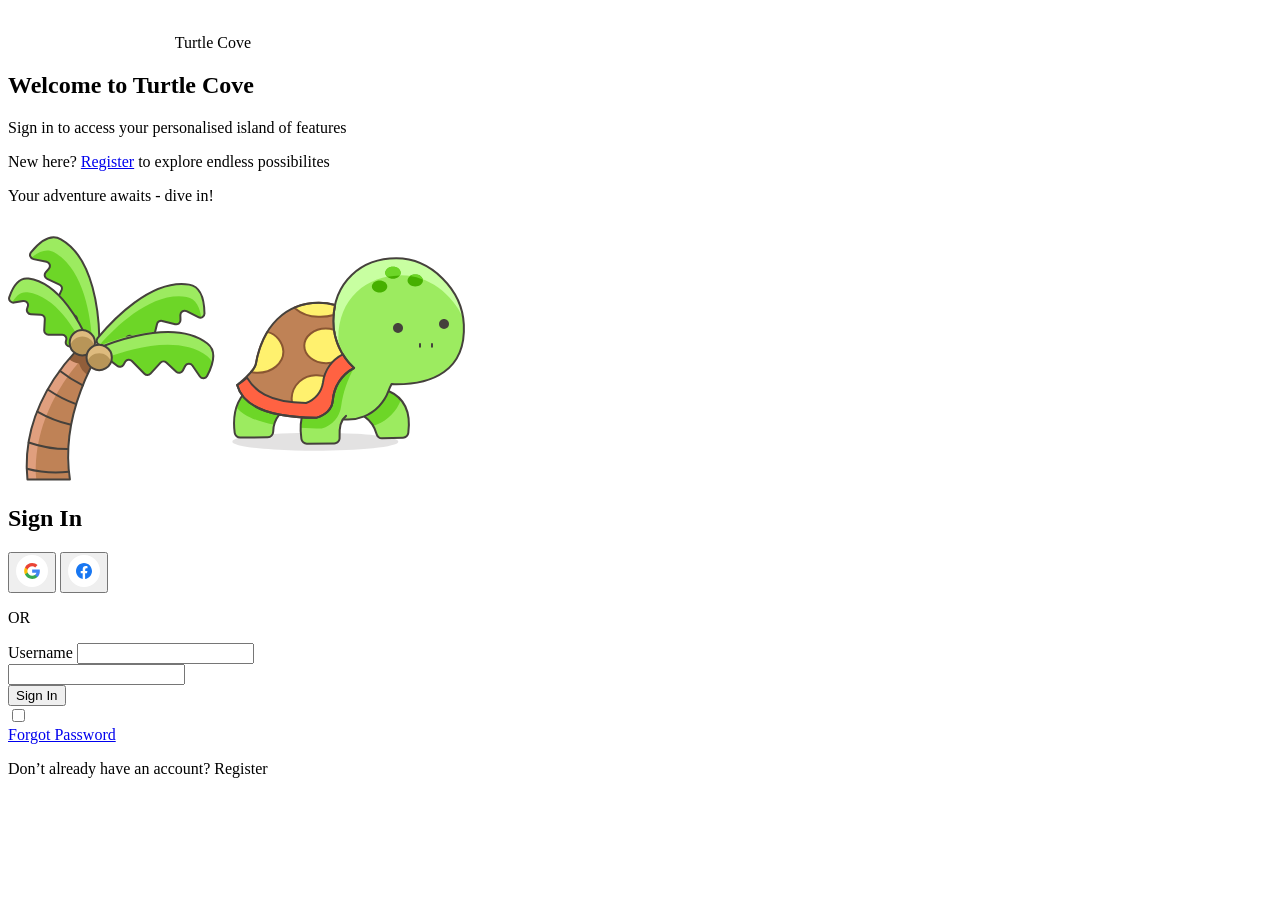
==== index.html @ 291f885f "Turtle Cove welcome page add card and form elements" ====
<!DOCTYPE html>
<html lang="en">
<head>
    <meta charset="UTF-8">
    <meta name="viewport" content="width=device-width, initial-scale=1.0">
    <title>Sign in | Turtle Cove</title>
</head>
<body>
    <header class="tcWelcomeHeader">
        <a class="tcLogo">
            <img class="tcLogoSvg" src="images/Turtle-Cove-Logo.svg" >
            <span class="tcLogoText">Turtle Cove</span>
        </a>
    </header>
    <main class="tcWelcomePage">
        <section class="tcIntro" aria-labelledby="page-title">
            <h1 id="page-title">Welcome to  Turtle Cove</h1>

            <p> Sign in to access your personalised island of features </p>
            <p> New here? 
                 <a href="/register">Register</a> 
                 to explore endless possibilites</p>
        
            <p>Your adventure awaits - dive in!</p>

            <div class="tcWelComeScene" aria-hidden="true">
                <img class="tcTreeImage" src="images/Palm-Tree.svg" alt="">
                <img class="tcTurtleImage" src="images/Turtle.svg" alt="">
            </div>
        </section>
        <section class="tcCard" id="sign-in" aria-labelledby="sign-in-heading">
            <h2 id="sign-in-heading">Sign In</h2>
            <div class="tcSocialSignIn">
                <button id="btn-google" type="button" class="tcButton">
                    <img class="tcIconBtn" src="images/SocialMedia-Google.svg">
                </button>
                <button id="btn-facebook" type="button" class="tcButton">
                    <img class="tcIconBtn" src="images/SocialMedia-Facebook.svg">
                </button>
            </div>
            <p class="tcDivder">
                <span>OR</span>
            </p>
            <form class="tcSignInForm" id="sign-in-form" action="/sign-in" method="post" novalidate>
                <div class="tcField">
                    <label for="username">Username</label>
                    <input type="text" id="username" required name="username" autocomplete="username">
                </div>
                <div class="tcField">
                    <input type="text" id="password" required name="password" autocomplete="current-password">
                </div>

                <button type="submit" class="tcButton">Sign In</button>

                <div class="tcFormOptions">
                    <div class="tcCheckbox">
                        <input type="checkbox" id="chk-remember" name="remember">
                        <label for="chk-remember"Remember me></label>
                    </div>
                    <a href="/forgot-password">Forgot Password</a>
           
                </div>
            </form>
            <div class="tcCardFooter">
                <p>
                    Don’t already have an account?  <a href="/register"></a>Register</p>
            </div>
        </section>

    </main>
</body>
</html>
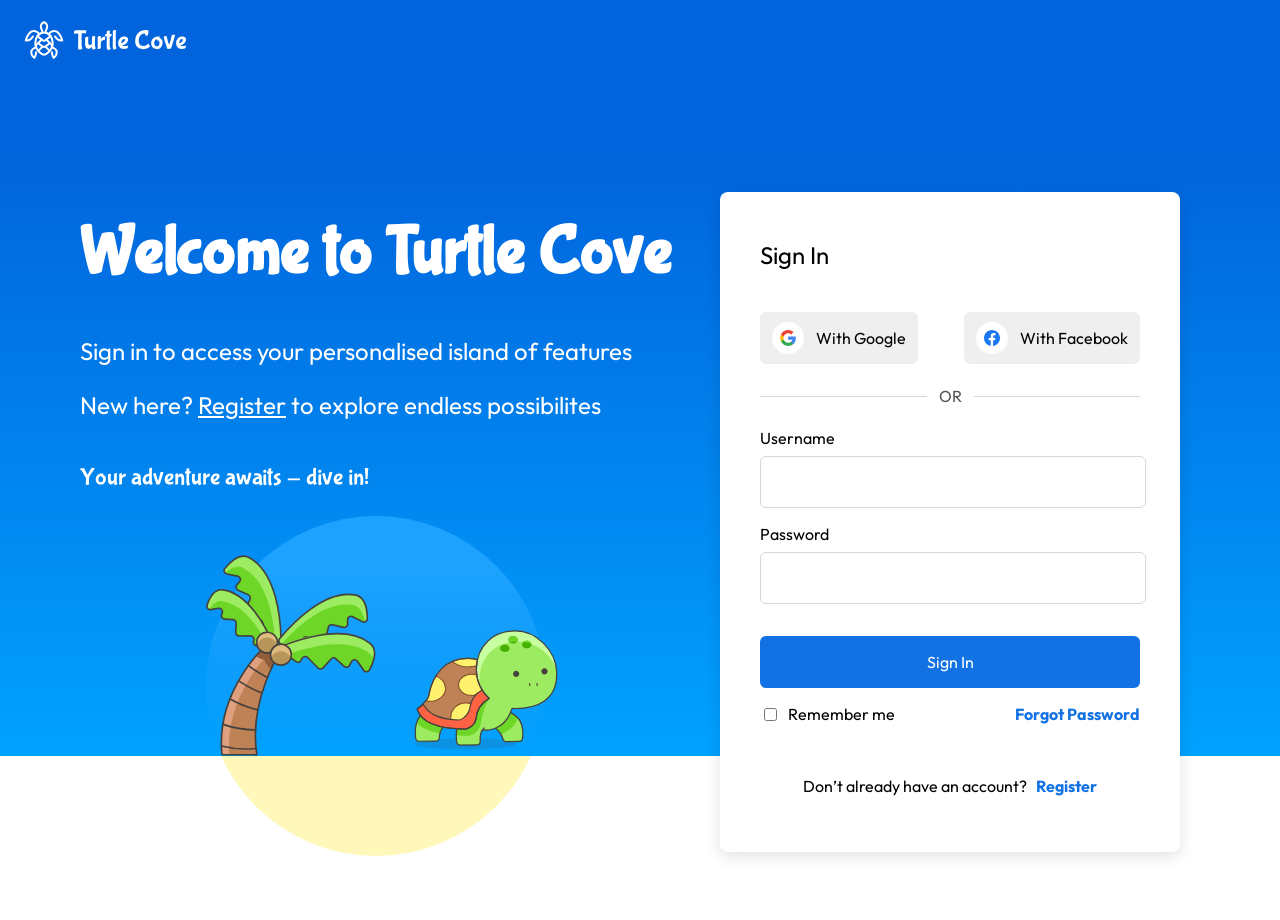
==== commit 5fe79b8a: "Turtle Cove welcome page default desktop styling" ====
--- a/index.html
+++ b/index.html
@@ -4,24 +4,25 @@
     <meta charset="UTF-8">
     <meta name="viewport" content="width=device-width, initial-scale=1.0">
     <title>Sign in | Turtle Cove</title>
+    <link rel="stylesheet" href="Css/welcome.css">
+    <link href="https://fonts.googleapis.com/css2?family=Bubblegum+Sans&family=Outfit:wght@400;500;600&display=swap" rel="stylesheet">
 </head>
 <body>
     <header class="tcWelcomeHeader">
         <a class="tcLogo">
             <img class="tcLogoSvg" src="images/Turtle-Cove-Logo.svg" >
-            <span class="tcLogoText">Turtle Cove</span>
         </a>
     </header>
     <main class="tcWelcomePage">
         <section class="tcIntro" aria-labelledby="page-title">
             <h1 id="page-title">Welcome to  Turtle Cove</h1>
 
-            <p> Sign in to access your personalised island of features </p>
-            <p> New here? 
+            <p class="tcWelcomeText"> Sign in to access your personalised island of features </p>
+            <p class="tcWelcomeText"> New here? 
                  <a href="/register">Register</a> 
                  to explore endless possibilites</p>
         
-            <p>Your adventure awaits - dive in!</p>
+            <p >Your adventure awaits - dive in!</p>
 
             <div class="tcWelComeScene" aria-hidden="true">
                 <img class="tcTreeImage" src="images/Palm-Tree.svg" alt="">
@@ -33,29 +34,31 @@
             <div class="tcSocialSignIn">
                 <button id="btn-google" type="button" class="tcButton">
                     <img class="tcIconBtn" src="images/SocialMedia-Google.svg">
+                    With Google
                 </button>
                 <button id="btn-facebook" type="button" class="tcButton">
                     <img class="tcIconBtn" src="images/SocialMedia-Facebook.svg">
+                    With Facebook
                 </button>
             </div>
-            <p class="tcDivder">
-                <span>OR</span>
-            </p>
+            <p class="tcDivider">or</p>
+
             <form class="tcSignInForm" id="sign-in-form" action="/sign-in" method="post" novalidate>
                 <div class="tcField">
                     <label for="username">Username</label>
                     <input type="text" id="username" required name="username" autocomplete="username">
                 </div>
                 <div class="tcField">
+                    <label for="password">Password</label>
                     <input type="text" id="password" required name="password" autocomplete="current-password">
                 </div>
 
-                <button type="submit" class="tcButton">Sign In</button>
+                <button type="submit" class="tcButton btnSignIn">Sign In</button>
 
                 <div class="tcFormOptions">
                     <div class="tcCheckbox">
                         <input type="checkbox" id="chk-remember" name="remember">
-                        <label for="chk-remember"Remember me></label>
+                        <label for="chk-remember">Remember me</label>
                     </div>
                     <a href="/forgot-password">Forgot Password</a>
            
@@ -63,7 +66,7 @@
             </form>
             <div class="tcCardFooter">
                 <p>
-                    Don’t already have an account?  <a href="/register"></a>Register</p>
+                    Don’t already have an account?  &nbsp <a href="/register"> Register </a> </p>
             </div>
         </section>
 
--- a/Css/welcome.css
+++ b/Css/welcome.css
@@ -0,0 +1,218 @@
+@import url(tokens.css);
+
+html, body { min-height: 100%; }
+html{
+    background: none;
+}
+
+body {
+  margin: 0;
+  min-height: 100vh;
+  background: var(--colorBackgroundDefault);
+  overflow-x: clip;
+}
+
+.tcIntro { 
+    justify-self: start; 
+    width: fit-content; 
+    position: relative; 
+}
+
+.tcIntro::before {
+  content: "";
+  position: absolute;
+  z-index: -1;
+  inset: -100vh -100vw 0 -100vw;   
+  background: linear-gradient(
+    to top,
+    var(--colorHeroEnd) 0,
+    var(--colorHeroStart) 600px
+  );
+}
+
+.tcWelComeScene {
+  margin-inline: auto;
+  margin-bottom: calc(var(--sceneSize) * -0.294);   
+}
+
+.tcButton{
+    gap: var(--space2);
+    min-height: var(--sizeButton);
+    border-radius: var(--borderRadiusMedium);
+    border: none;
+    padding-inline: var(--space2);
+    font: inherit;
+    line-height: 1;
+            
+}
+.tcWelcomeHeader{
+    margin-top: 20px;
+    margin-left: 24px;
+}
+
+main.tcWelcomePage{
+    display: grid;
+    grid-template-columns: 1fr minmax(400px,460px);
+    column-gap: 40px;
+    align-items: start;
+    margin-left: 80px;
+    margin-right: 100px;
+    margin-top: 100px;
+
+    h1{
+        font-family: var(--fontFamilyDisplay);
+        font-size: var(--fontSizeH1);
+        color: var(--colorTextInverse);
+        line-height: 68px;
+        margin-bottom: 48px;
+
+    }
+
+    p:nth-of-type(3){
+        font-family: var(--fontFamilyDisplay);
+        font-size: var(--fontSize2);
+        color: var(--colorTextInverse);
+        line-height: 28px;
+        margin-top: 44px;
+
+    }
+
+    .tcWelcomeText{
+        font-family: var(--fontFamilyBody);
+        font-size: var(--fontSize2);
+        line-height: 30px;
+        color: var(--colorTextInverse);
+        margin-bottom:12px ;
+        a{
+            color: var(--colorTextInverse);
+        }
+    }
+
+    .tcWelComeScene{
+        position: relative;
+        width: var(--sceneSize);
+        aspect-ratio: 1;                 
+        margin-inline: auto;             
+        border-radius: 50%;
+        background:
+            linear-gradient(to bottom, var(--colorSceneSky) 20%, var(--colorSceneSkyFade) 100%)
+            top / 100% 70.6% no-repeat,
+            linear-gradient(var(--colorSceneSand), var(--colorSceneSand))
+            bottom / 100% 29.4% no-repeat;
+
+            img {
+                position: absolute;
+                display: block;
+                height: auto;
+            }
+
+            .tcTreeImage {
+                bottom: 29.4%;      
+                width: 50%;
+                }
+
+            .tcTurtleImage {
+                left: 59%;
+                bottom: 26%;        
+                width: 47%;        
+            }
+    }
+
+    .tcCard{
+        background-color: var(--colorBackgroundDefault);
+        padding: 48px 40px 40px;
+        margin-top: 28px;
+        border-radius: var(--borderRadiusLarge);
+        font-family: var(--fontFamilyBody);
+        box-shadow: var(--shadowCard);
+
+        h2{
+            margin-bottom: 42px;
+            font-weight: normal;
+            margin-top: 0;
+        }
+
+       .tcSocialSignIn{
+            width: 100%;
+            display: flex;
+            justify-content: space-between;
+
+            button{
+                width: max-content;
+                display: inline-flex;
+                align-items: center;  
+               
+            }
+
+            button:nth-of-type(2){
+                float: right;
+            }
+       }
+
+       .tcDivider {
+            display: grid;
+            grid-template-columns: 1fr auto 1fr;   
+            align-items: center;
+            gap: var(--space2);                    
+            margin-block: var(--space4);           
+            color: var(--colorTextDefault);
+            text-transform: uppercase;
+            font-size: var(--fontSizeBody);
+            line-height: 1;
+        }
+
+        .tcDivider::before,
+        .tcDivider::after {
+            content: "";
+            border-top: 1px solid var(--colorBorder);   
+        }
+
+        form{
+            margin-bottom: var(--space6);
+            .tcField{
+                input{
+                    width: 100%;
+                    line-height: var(--space5);
+                    border-radius: var(--borderRadiusMedium);
+                    border: var(--inputBorder);
+                    margin-top: var(--space1);
+                    margin-bottom: var(--space3);
+                }
+            }
+
+            .btnSignIn{
+                background-color: var(--colorThemePrimary);
+                color: var(--colorTextInverse);
+                width: 100%;
+                text-align: center;
+                margin: var(--space3) 0;
+
+            }
+
+            .tcFormOptions{
+                display: flex;
+                justify-content: space-between;
+
+                .tcCheckbox{
+                     display: flex;
+                     align-items: center;
+                     gap: var(--space1);
+                    
+                     input{
+                        border: 1px var(--colorThemePrimary);
+                     }
+                }
+            }
+        }
+
+        .tcCardFooter{
+            text-align: center;
+        }
+
+        a{
+           text-decoration: none;
+           color: var(--colorThemePrimary);
+           font-weight: bold;
+        }
+    }
+}
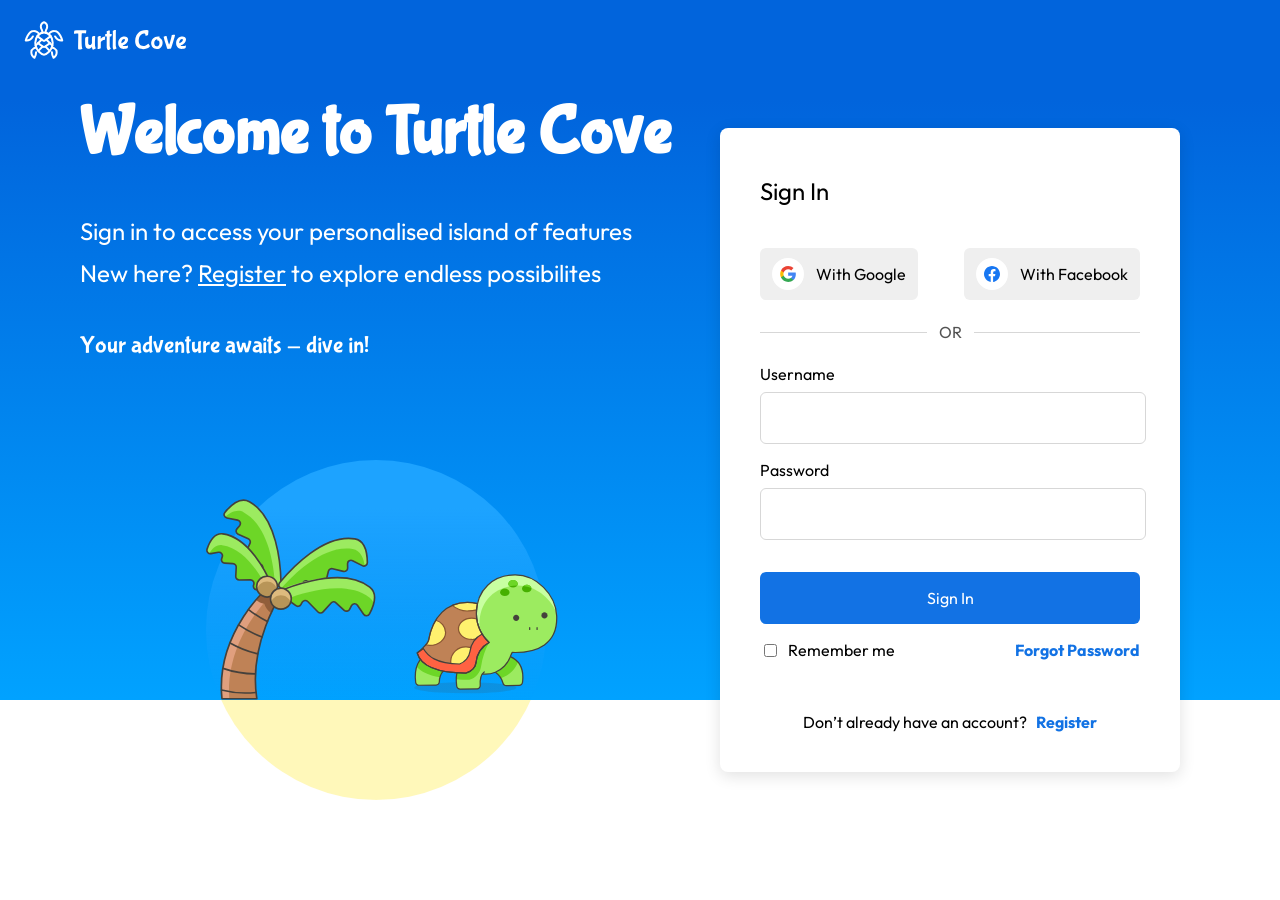
==== commit 328979d2: "Turtle Cove add In progress page" ====
--- a/index.html
+++ b/index.html
@@ -10,7 +10,7 @@
 <body>
     <header class="tcWelcomeHeader">
         <a class="tcLogo">
-            <img class="tcLogoSvg" src="images/Turtle-Cove-Logo.svg" >
+            <img class="tcLogoSvg" src="images/Turtle-Cove-Logo.svg" alt="">
         </a>
     </header>
     <main class="tcWelcomePage">
@@ -19,7 +19,7 @@
 
             <p class="tcWelcomeText"> Sign in to access your personalised island of features </p>
             <p class="tcWelcomeText"> New here? 
-                 <a href="/register">Register</a> 
+                 <a href="/inProgrssPage">Register</a> 
                  to explore endless possibilites</p>
         
             <p >Your adventure awaits - dive in!</p>
@@ -33,11 +33,11 @@
             <h2 id="sign-in-heading">Sign In</h2>
             <div class="tcSocialSignIn">
                 <button id="btn-google" type="button" class="tcButton">
-                    <img class="tcIconBtn" src="images/SocialMedia-Google.svg">
+                    <img class="tcIconBtn" src="images/SocialMedia-Google.svg" alt="">
                     With Google
                 </button>
                 <button id="btn-facebook" type="button" class="tcButton">
-                    <img class="tcIconBtn" src="images/SocialMedia-Facebook.svg">
+                    <img class="tcIconBtn" src="images/SocialMedia-Facebook.svg" alt="">
                     With Facebook
                 </button>
             </div>
@@ -66,7 +66,7 @@
             </form>
             <div class="tcCardFooter">
                 <p>
-                    Don’t already have an account?  &nbsp <a href="/register"> Register </a> </p>
+                    Don’t already have an account?  &nbsp; <a href="/register"> Register </a> </p>
             </div>
         </section>
 
--- a/Css/welcome.css
+++ b/Css/welcome.css
@@ -1,8 +1,12 @@
 @import url(tokens.css);
 
-html, body { min-height: 100%; }
-html{
-    background: none;
+html,
+body {
+  min-height: 100%;
+}
+
+html {
+  background: none;
 }
 
 body {
@@ -12,207 +16,336 @@
   overflow-x: clip;
 }
 
-.tcIntro { 
-    justify-self: start; 
-    width: fit-content; 
-    position: relative; 
+h1,
+h2,
+p {
+  margin: 0;
+}
+
+.tcIntro {
+  justify-self: start;
+  width: fit-content;
+  position: relative;
 }
 
 .tcIntro::before {
   content: "";
   position: absolute;
   z-index: -1;
-  inset: -100vh -100vw 0 -100vw;   
-  background: linear-gradient(
-    to top,
-    var(--colorHeroEnd) 0,
-    var(--colorHeroStart) 600px
-  );
+  inset: -100vh 0 0 0;
+  /* draw background of the intro section */
+  border-image: linear-gradient(
+      to top,
+      var(--colorHeroEnd) 0,
+      var(--colorHeroStart) 600px
+    )
+    fill 0 / 0 / 0 100vw;
 }
 
 .tcWelComeScene {
   margin-inline: auto;
-  margin-bottom: calc(var(--sceneSize) * -0.294);   
-}
-
-.tcButton{
-    gap: var(--space2);
-    min-height: var(--sizeButton);
-    border-radius: var(--borderRadiusMedium);
-    border: none;
-    padding-inline: var(--space2);
-    font: inherit;
-    line-height: 1;
-            
-}
-.tcWelcomeHeader{
-    margin-top: 20px;
-    margin-left: 24px;
-}
-
-main.tcWelcomePage{
-    display: grid;
-    grid-template-columns: 1fr minmax(400px,460px);
-    column-gap: 40px;
-    align-items: start;
-    margin-left: 80px;
-    margin-right: 100px;
-    margin-top: 100px;
-
-    h1{
-        font-family: var(--fontFamilyDisplay);
-        font-size: var(--fontSizeH1);
+  margin-bottom: calc(var(--sceneSize) * -0.294);
+  margin-top: 100px;
+}
+
+.tcButton {
+  gap: var(--space2);
+  min-height: var(--sizeButton);
+  border-radius: var(--borderRadiusMedium);
+  border: none;
+  padding-inline: var(--space2);
+  font: inherit;
+  line-height: 1;
+}
+
+.tcWelcomeHeader {
+  position: absolute;
+  top: 20px;
+  left: 24px;
+}
+
+.tcWelcomePage {
+  display: grid;
+  grid-template-columns: 1fr minmax(400px, 460px);
+  column-gap: 40px;
+  align-items: start;
+  margin-left: 80px;
+  margin-right: 100px;
+  padding-top: 100px;
+
+  h1 {
+    font-family: var(--fontFamilyDisplay);
+    font-size: var(--fontSizeH1);
+    color: var(--colorTextInverse);
+    line-height: 68px;
+    margin-bottom: 48px;
+  }
+
+  p:nth-of-type(3) {
+    font-family: var(--fontFamilyDisplay);
+    font-size: var(--fontSize2);
+    color: var(--colorTextInverse);
+    line-height: 28px;
+    margin-top: 44px;
+  }
+
+  .tcWelcomeText {
+    font-family: var(--fontFamilyBody);
+    font-size: var(--fontSize2);
+    line-height: 30px;
+    color: var(--colorTextInverse);
+    margin-bottom: 12px;
+    a {
+      color: var(--colorTextInverse);
+    }
+  }
+
+  .tcWelComeScene {
+    position: relative;
+    width: var(--sceneSize);
+    aspect-ratio: 1;
+    margin-inline: auto;
+    border-radius: 50%;
+    background:
+      linear-gradient(
+          to bottom,
+          var(--colorSceneSky) 20%,
+          var(--colorSceneSkyFade) 100%
+        )
+        top / 100% 70.6% no-repeat,
+      linear-gradient(var(--colorSceneSand), var(--colorSceneSand)) bottom /
+        100% 29.4% no-repeat;
+
+    img {
+      position: absolute;
+      display: block;
+      height: auto;
+    }
+
+    .tcTreeImage {
+      bottom: 29.4%;
+      width: 50%;
+    }
+
+    .tcTurtleImage {
+      left: 59%;
+      bottom: 26%;
+      width: 47%;
+    }
+  }
+
+  .tcCard {
+    background-color: var(--colorBackgroundDefault);
+    padding: 48px 40px 40px;
+    margin-top: 28px;
+    border-radius: var(--borderRadiusLarge);
+    font-family: var(--fontFamilyBody);
+    box-shadow: var(--shadowCard);
+
+    h2 {
+      margin-bottom: 42px;
+      font-weight: normal;
+      margin-top: 0;
+    }
+
+    .tcSocialSignIn {
+      width: 100%;
+      display: flex;
+      justify-content: space-between;
+
+      button {
+        width: max-content;
+        display: inline-flex;
+        align-items: center;
+      }
+    }
+
+    .tcDivider {
+      display: grid;
+      grid-template-columns: 1fr auto 1fr;
+      align-items: center;
+      gap: var(--space2);
+      margin-block: var(--space4);
+      color: var(--colorTextDefault);
+      text-transform: uppercase;
+      font-size: var(--fontSizeBody);
+      line-height: 1;
+    }
+
+    .tcDivider::before,
+    .tcDivider::after {
+      content: "";
+      border-top: 1px solid var(--colorBorder);
+    }
+
+    form {
+      margin-bottom: var(--space6);
+      .tcField {
+        input {
+          width: 100%;
+          line-height: var(--space5);
+          border-radius: var(--borderRadiusMedium);
+          border: var(--inputBorder);
+          margin-top: var(--space1);
+          margin-bottom: var(--space3);
+        }
+      }
+
+      .btnSignIn {
+        background-color: var(--colorThemePrimary);
         color: var(--colorTextInverse);
-        line-height: 68px;
-        margin-bottom: 48px;
-
-    }
-
-    p:nth-of-type(3){
-        font-family: var(--fontFamilyDisplay);
-        font-size: var(--fontSize2);
-        color: var(--colorTextInverse);
-        line-height: 28px;
-        margin-top: 44px;
-
-    }
-
-    .tcWelcomeText{
-        font-family: var(--fontFamilyBody);
-        font-size: var(--fontSize2);
-        line-height: 30px;
-        color: var(--colorTextInverse);
-        margin-bottom:12px ;
-        a{
-            color: var(--colorTextInverse);
+        width: 100%;
+        text-align: center;
+        margin: var(--space3) 0;
+      }
+
+      .tcFormOptions {
+        display: flex;
+        justify-content: space-between;
+
+        .tcCheckbox {
+          display: flex;
+          align-items: center;
+          gap: var(--space1);
+
+          input {
+            border: 1px var(--colorThemePrimary);
+          }
         }
-    }
-
-    .tcWelComeScene{
-        position: relative;
-        width: var(--sceneSize);
-        aspect-ratio: 1;                 
-        margin-inline: auto;             
-        border-radius: 50%;
-        background:
-            linear-gradient(to bottom, var(--colorSceneSky) 20%, var(--colorSceneSkyFade) 100%)
-            top / 100% 70.6% no-repeat,
-            linear-gradient(var(--colorSceneSand), var(--colorSceneSand))
-            bottom / 100% 29.4% no-repeat;
-
-            img {
-                position: absolute;
-                display: block;
-                height: auto;
-            }
-
-            .tcTreeImage {
-                bottom: 29.4%;      
-                width: 50%;
-                }
-
-            .tcTurtleImage {
-                left: 59%;
-                bottom: 26%;        
-                width: 47%;        
-            }
-    }
-
-    .tcCard{
-        background-color: var(--colorBackgroundDefault);
-        padding: 48px 40px 40px;
-        margin-top: 28px;
-        border-radius: var(--borderRadiusLarge);
-        font-family: var(--fontFamilyBody);
-        box-shadow: var(--shadowCard);
-
-        h2{
-            margin-bottom: 42px;
-            font-weight: normal;
-            margin-top: 0;
+      }
+    }
+
+    .tcCardFooter {
+      text-align: center;
+    }
+
+    a {
+      text-decoration: none;
+      color: var(--colorThemePrimary);
+      font-weight: bold;
+    }
+  }
+}
+
+/* Large desktop  */
+@media (min-width: 1600px) {
+  .tcWelcomePage {
+    max-width: 1350px;
+    margin-inline: auto;
+    padding-inline: 0;
+    grid-template-columns: 1fr 560px;
+    padding-top: 145px;
+
+    h1 {
+      line-height: 84px;
+      font-size: var(--fontSizeLargeH1);
+    }
+
+    .tcWelComeScene {
+      margin-top: 190px;
+    }
+
+    .tcCard {
+      min-height: 740px;
+      display: flex;
+      flex-direction: column;
+    }
+  }
+
+  .tcWelcomePage .tcCard .tcCardFooter {
+    margin-top: auto;
+  }
+}
+
+/* mobile  */
+@media (max-width: 767px) {
+  body {
+    background: linear-gradient(
+      to bottom,
+      var(--colorHeroStart),
+      var(--colorHeroEnd)
+    );
+  }
+
+  .tcIntro::before {
+    display: none;
+  }
+
+  .tcWelcomeHeader {
+    top: 44px;
+    left: 16px;
+  }
+
+  .tcWelcomePage {
+    display: block; /* turns the grid off */
+    margin: 0;
+    padding: 130px 10px 40px;
+    position: relative;
+
+    h1 {
+      position: absolute;
+      width: 1px;
+      height: 1px;
+      margin: -1px;
+      overflow: hidden;
+      clip-path: inset(50%);
+      white-space: nowrap;
+    }
+
+    .tcIntro {
+      position: static;
+      width: auto;
+      p {
+        display: none;
+      }
+    }
+
+    .tcWelComeScene {
+      position: absolute;
+      z-index: 1;
+      top: 70px;
+      right: 24px;
+      width: 124px;
+      aspect-ratio: auto;
+      margin: 0;
+      background: none;
+      border-radius: 0;
+
+      /* hides the tree; the turtle stays for the card corner */
+      .tcTreeImage {
+        display: none;
+      }
+
+      .tcTurtleImage {
+        position: static;
+        width: 100%;
+        transform: scaleX(-1);
+      }
+    }
+
+    /* Card */
+    .tcCard {
+      margin-top: 0;
+      padding: 32px 16px;
+
+      h2 {
+        font-size: 2rem;
+        margin-bottom: 24px;
+      }
+
+      .tcSocialSignIn {
+        display: grid;
+        grid-template-columns: 1fr 1fr;
+        gap: var(--space3);
+
+        button {
+          width: 100%;
+          justify-content: center;
         }
-
-       .tcSocialSignIn{
-            width: 100%;
-            display: flex;
-            justify-content: space-between;
-
-            button{
-                width: max-content;
-                display: inline-flex;
-                align-items: center;  
-               
-            }
-
-            button:nth-of-type(2){
-                float: right;
-            }
-       }
-
-       .tcDivider {
-            display: grid;
-            grid-template-columns: 1fr auto 1fr;   
-            align-items: center;
-            gap: var(--space2);                    
-            margin-block: var(--space4);           
-            color: var(--colorTextDefault);
-            text-transform: uppercase;
-            font-size: var(--fontSizeBody);
-            line-height: 1;
-        }
-
-        .tcDivider::before,
-        .tcDivider::after {
-            content: "";
-            border-top: 1px solid var(--colorBorder);   
-        }
-
-        form{
-            margin-bottom: var(--space6);
-            .tcField{
-                input{
-                    width: 100%;
-                    line-height: var(--space5);
-                    border-radius: var(--borderRadiusMedium);
-                    border: var(--inputBorder);
-                    margin-top: var(--space1);
-                    margin-bottom: var(--space3);
-                }
-            }
-
-            .btnSignIn{
-                background-color: var(--colorThemePrimary);
-                color: var(--colorTextInverse);
-                width: 100%;
-                text-align: center;
-                margin: var(--space3) 0;
-
-            }
-
-            .tcFormOptions{
-                display: flex;
-                justify-content: space-between;
-
-                .tcCheckbox{
-                     display: flex;
-                     align-items: center;
-                     gap: var(--space1);
-                    
-                     input{
-                        border: 1px var(--colorThemePrimary);
-                     }
-                }
-            }
-        }
-
-        .tcCardFooter{
-            text-align: center;
-        }
-
-        a{
-           text-decoration: none;
-           color: var(--colorThemePrimary);
-           font-weight: bold;
-        }
-    }
-}+      }
+    }
+  }
+}
+/* tablet  */
+@media (min-width: 768px) and (max-width: 1099px) {
+}
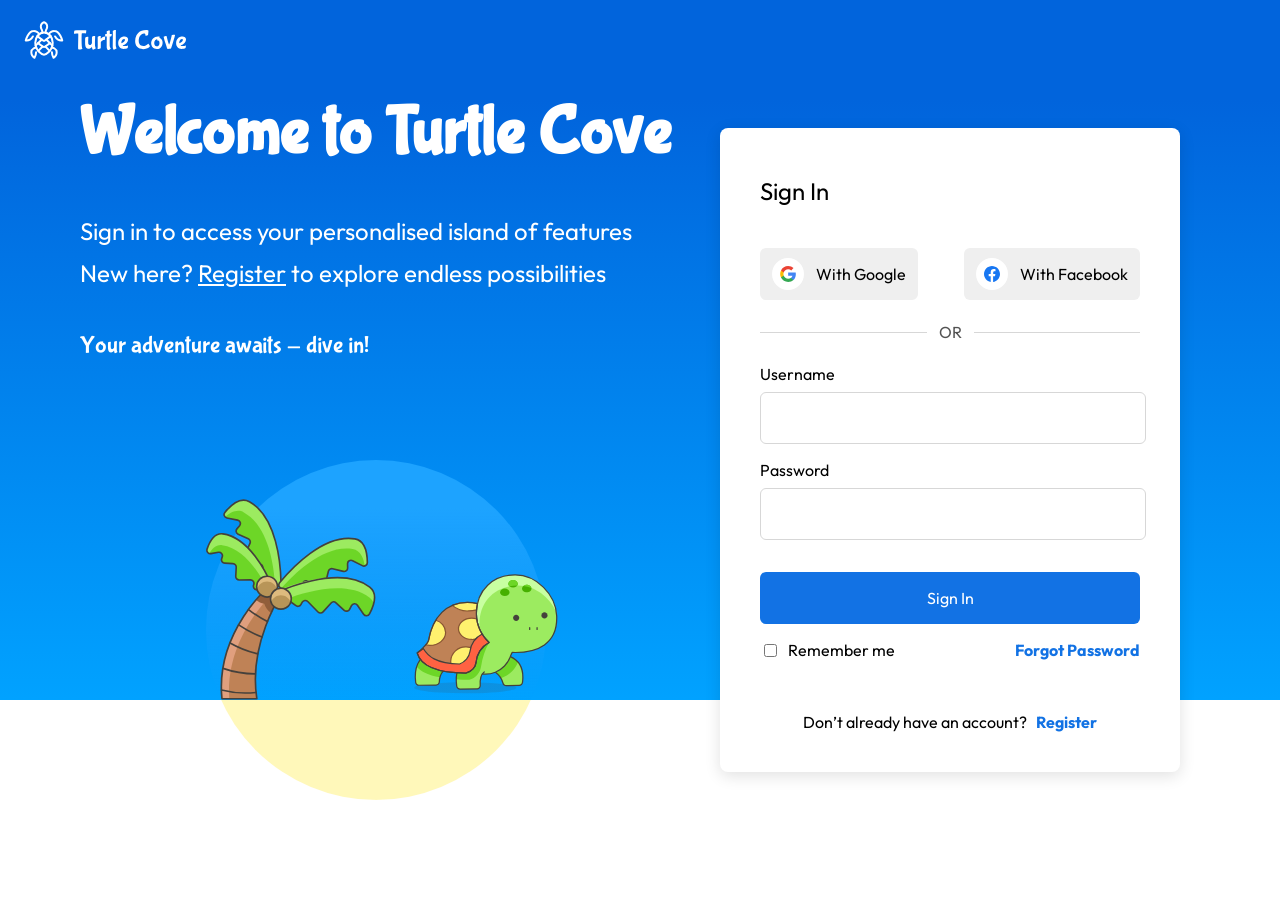
==== commit f945dde1: "Update README.md , fix WCAG issues" ====
--- a/index.html
+++ b/index.html
@@ -9,7 +9,7 @@
 </head>
 <body>
     <header class="tcWelcomeHeader">
-        <a class="tcLogo">
+        <a class="tcLogo" href="./" alt="Turtle Cove">
             <img class="tcLogoSvg" src="images/Turtle-Cove-Logo.svg" alt="">
         </a>
     </header>
@@ -19,8 +19,8 @@
 
             <p class="tcWelcomeText"> Sign in to access your personalised island of features </p>
             <p class="tcWelcomeText"> New here? 
-                 <a href="/inProgrssPage">Register</a> 
-                 to explore endless possibilites</p>
+                 <a href="inprogress.html">Register</a> 
+                 to explore endless possibilities</p>
         
             <p >Your adventure awaits - dive in!</p>
 
@@ -34,23 +34,29 @@
             <div class="tcSocialSignIn">
                 <button id="btn-google" type="button" class="tcButton">
                     <img class="tcIconBtn" src="images/SocialMedia-Google.svg" alt="">
-                    With Google
+                      <span class="tcLabel">
+                           <span class="tcLabelLarge">Sign in </span><span class="tcLabelMobile">With </span> Google
+                       </span>
                 </button>
                 <button id="btn-facebook" type="button" class="tcButton">
                     <img class="tcIconBtn" src="images/SocialMedia-Facebook.svg" alt="">
-                    With Facebook
+                        <span class="tcLabel">
+                           <span class="tcLabelLarge">Sign in </span><span class="tcLabelMobile">With </span> Facebook
+                       </span>
                 </button>
             </div>
             <p class="tcDivider">or</p>
 
-            <form class="tcSignInForm" id="sign-in-form" action="/sign-in" method="post" novalidate>
+            <form class="tcSignInForm" id="sign-in-form" novalidate >
                 <div class="tcField">
                     <label for="username">Username</label>
-                    <input type="text" id="username" required name="username" autocomplete="username">
+                    <input type="text" id="username" name="username" autocomplete="username" required aria-describedby="username-error">
+                    <p class="field__error" id="username-error" hidden=""></p>
                 </div>
                 <div class="tcField">
                     <label for="password">Password</label>
-                    <input type="text" id="password" required name="password" autocomplete="current-password">
+                    <input type="password" id="password" required name="password" autocomplete="current-password" aria-describedby="password-error">
+                    <p class="field__error" id="password-error" hidden></p>
                 </div>
 
                 <button type="submit" class="tcButton btnSignIn">Sign In</button>
@@ -60,16 +66,18 @@
                         <input type="checkbox" id="chk-remember" name="remember">
                         <label for="chk-remember">Remember me</label>
                     </div>
-                    <a href="/forgot-password">Forgot Password</a>
+                    <a href="inprogress.html">Forgot Password</a>
            
                 </div>
             </form>
             <div class="tcCardFooter">
                 <p>
-                    Don’t already have an account?  &nbsp; <a href="/register"> Register </a> </p>
+                    Don’t already have an account?  &nbsp; <a href="inprogress.html"> Register </a> </p>
             </div>
         </section>
 
     </main>
+
+    <script src="js/main.js"></script>
 </body>
 </html>
--- a/Css/welcome.css
+++ b/Css/welcome.css
@@ -20,6 +20,25 @@
 h2,
 p {
   margin: 0;
+}
+
+.tcButton {
+  cursor: pointer;
+  transition: filter 120ms;
+}
+
+.tcButton:hover {
+  filter: brightness(0.93);
+}
+
+.tcButton:focus-visible,
+.tcWelcomePage a:focus-visible {
+  outline: 2px solid var(--colorThemePrimary);
+  outline-offset: 2px;
+}
+
+.tcWelcomePage .tcCard a:hover {
+  text-decoration: underline;
 }
 
 .tcIntro {
@@ -157,6 +176,12 @@
         width: max-content;
         display: inline-flex;
         align-items: center;
+
+        .tcLabel {
+          .tcLabelLarge {
+            display: none;
+          }
+        }
       }
     }
 
@@ -181,13 +206,21 @@
     form {
       margin-bottom: var(--space6);
       .tcField {
+        margin-bottom: var(--space3);
         input {
           width: 100%;
           line-height: var(--space5);
           border-radius: var(--borderRadiusMedium);
           border: var(--inputBorder);
           margin-top: var(--space1);
-          margin-bottom: var(--space3);
+
+          &:hover {
+            border-color: var(--colorBorderHover);
+          }
+
+          &:focus-visible {
+            border-color: var(--colorBorderHover);
+          }
         }
       }
 
@@ -225,6 +258,38 @@
       font-weight: bold;
     }
   }
+}
+
+.field__error {
+  display: flex;
+  align-items: center;
+  gap: var(--space1);
+  margin-top: var(--space1);
+  color: var(--colorError);
+  font-size: 0.875rem;
+}
+
+.field__error::before {
+  content: "!";
+  display: grid;
+  place-items: center;
+  flex-shrink: 0;
+  width: 16px;
+  height: 16px;
+  border-radius: 50%;
+  background: var(--colorError);
+  color: var(--colorTextInverse);
+  font-size: 0.7rem;
+  font-weight: 700;
+}
+
+.field__error[hidden] {
+  display: none;
+}
+
+.tcField input[aria-invalid="true"] {
+  border-color: var(--colorError);
+  box-shadow: 0 0 0 1px var(--colorError);
 }
 
 /* Large desktop  */
@@ -249,6 +314,12 @@
       min-height: 740px;
       display: flex;
       flex-direction: column;
+
+      .tcLabel {
+        .tcLabelLarge {
+          display: block;
+        }
+      }
     }
   }
 
@@ -341,6 +412,13 @@
         button {
           width: 100%;
           justify-content: center;
+
+          .tcLabel {
+            .tcLabelLarge,
+            .tcLabelMobile {
+              display: none;
+            }
+          }
         }
       }
     }
@@ -348,4 +426,17 @@
 }
 /* tablet  */
 @media (min-width: 768px) and (max-width: 1099px) {
-}
+  .tcWelcomePage {
+    grid-template-columns: 1fr minmax(320px, 380px);
+    margin-inline: 40px;
+    column-gap: 32px;
+
+    .tcCard {
+      padding: 40px 24px;
+
+      .tcSocialSignIn button .tcLabel .tcLabelMobile {
+        display: none;
+      }
+    }
+  }
+}
